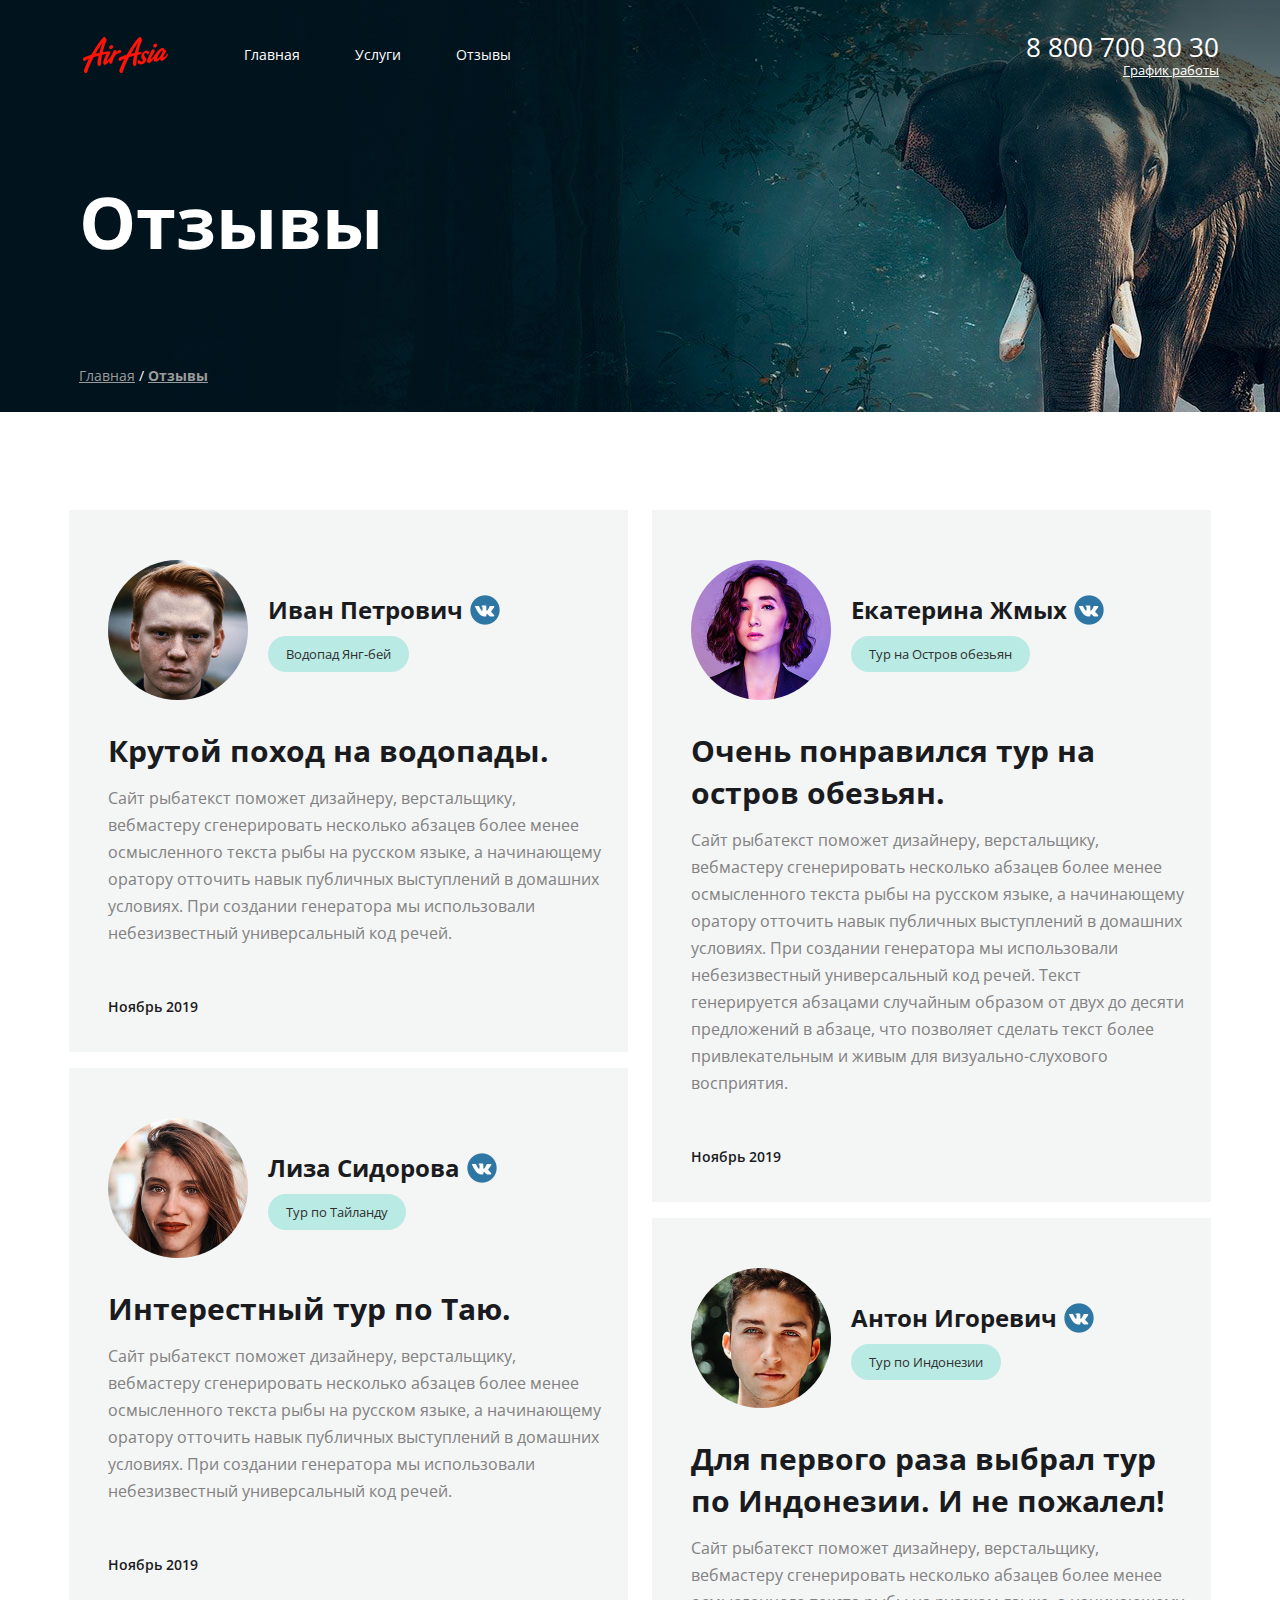
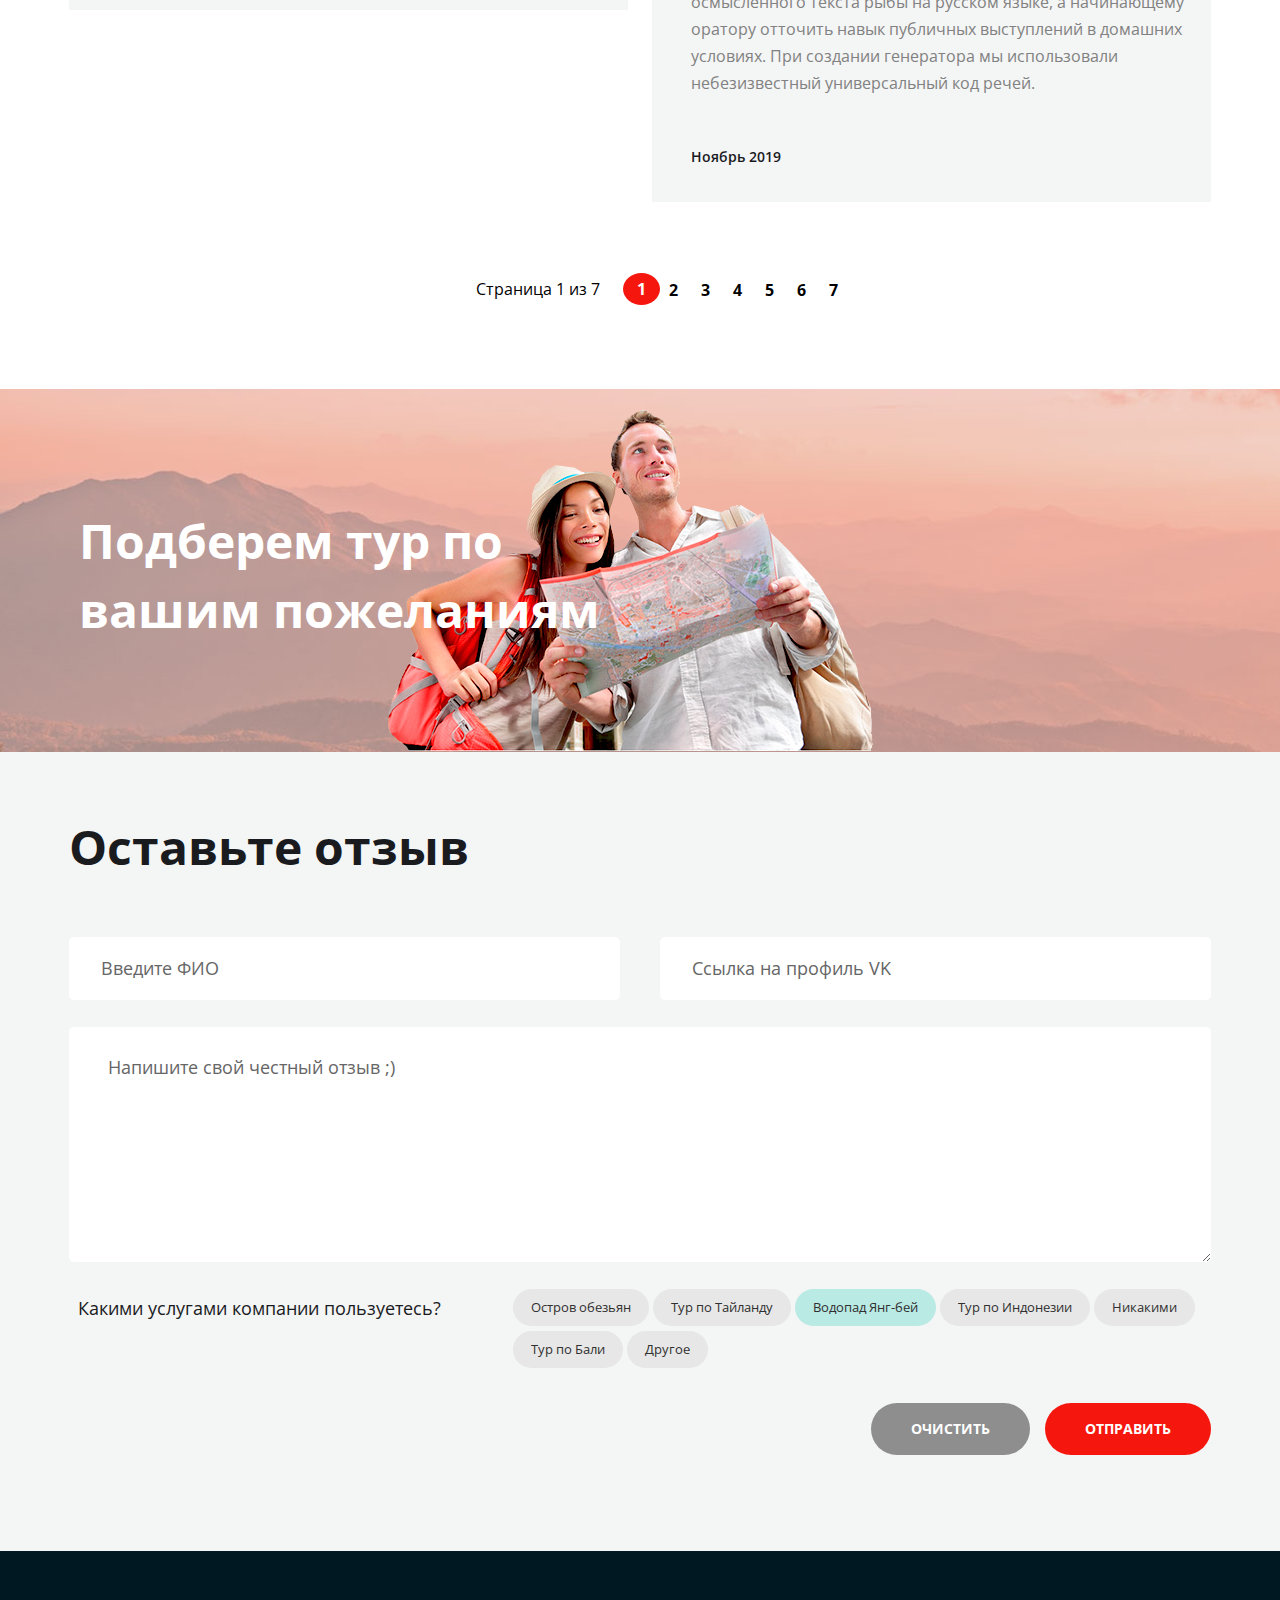
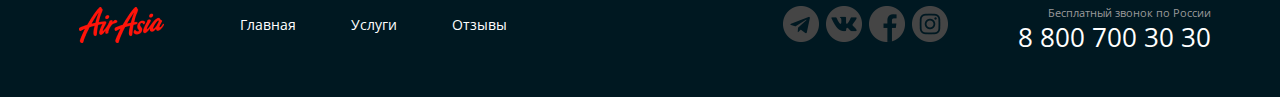
==== reviews.html @ 890bfba2 "задание 5 на проверку" ====
<!DOCTYPE html>
<html lang="ru">

<head>
    <meta charset="UTF-8">
    <meta http-equiv="X-UA-Compatible" content="IE=edge">
    <meta name="viewport" content="width=device-width, initial-scale=1.0">
    <title>Отзывы</title>
    <link rel="preconnect" href="https://fonts.googleapis.com">
    <link rel="preconnect" href="https://fonts.gstatic.com" crossorigin>
    <link href="https://fonts.googleapis.com/css2?family=Open+Sans:wght@300;400;500;600;700;800&display=swap" rel="stylesheet">
    <link rel="stylesheet" href="style/main.css">
</head>

<body>
    <div class="wrapper">
        <div class="wrapper__content">
            <section class="top-line">
                <div class="container top-line__container">
                    <header class="header">
                        <div class="header header__col">
                            <a href="main.html" class="logo">
                                <img src="img/logo.png" alt="Логотип" class="logo__img">
                            </a>
                            <nav class="menu">
                                <ul class="menu__list">
                                    <li class="menu__item">
                                        <a href="main.html" class="menu__link">Главная</a>
                                    </li>
                                    <li class="menu__item">
                                        <a href="services.html" class="menu__link">Услуги</a>
                                    </li>
                                    <li class="menu__item">
                                         <a href="reviews.html" class="menu__link">Отзывы</a>
                                    </li>
                                </ul>
                            </nav>
                        </div>
                        <div class=" header header__col--right">
                            <address class="contacts">
                                <a href="tel:+78007003030" class="contacts__phone">8 800 700 30 30</a>
                                <div class="dropdown">
                                    <a href="#" class="dropdown__link">График работы</a>
                                    <div class="dropdown__menu">
                                        <ul class="dropdown__list">
                                            <li class="dropdown__item dropdown__item--bold">
                                                <div class="dropdown__time">пн-вс: 09:00 - 20:00</div>
                                            </li>
                                            <li class="dropdown__item">
                                                <div class="dropdown__time">Обед: 14:00-14:30</div>
                                            </li>
                                        </ul>
                                    </div>
                                </div>
                            </address>
                        </div>
                    </header>
                    <h1 class="page-title">Отзывы</h1>
                    <nav class="breadcrumbs">
                        <ul class="breadcrumbs__list">
                            <li class="breadcrumbs__item">
                                <a href="main.html" class="breadcrumbs__link">Главная</a>
                            </li>
                            <li class="breadcrumbs__item breadcrumbs__item--active">
                                <a href="reviews.html" class="breadcrumbs__link">Отзывы</a>
                            </li>
                        </ul>
                    </nav>
                </div>
            </section>
            <main class="page-content">
                <div class="container">
                    <div class="reviews">
                        <ul class="reviews__list">
                            <li class="reviews__item review">
                                <div class="review__header">
                                    <div class="avatar">
                                        <img src="img/users/1.jpg" alt="user" class="user__img--elem">
                                    </div>
                                    <div class="review__userdata">
                                        <a href="#" class="review__user">Иван Петрович</a>
                                        <ul class="review__tags">
                                            <li class="review__tag-item tag tag--bg--green">
                                                Водопад Янг-бей
                                            </li>
                                        </ul>
                                    </div>
                                </div>
                                <div class="review__content">
                                    <h3 class="review__title">Крутой поход на водопады.</h3>
                                    <div class="review__content-text">
                                        Сайт рыбатекст поможет дизайнеру, верстальщику, вебмастеру сгенерировать несколько абзацев более менее осмысленного текста рыбы на русском языке, а начинающему оратору отточить навык публичных выступлений в домашних условиях. При создании генератора мы использовали небезизвестный универсальный код речей. 
                                    </div>
                                    <time class="review__date">Ноябрь 2019</time>
                                </div> 
                            </li>
                            <li class="reviews__item review">
                                <div class="review__header">
                                    <div class="avatar">
                                        <img src="img/users/3.jpg" alt="user" class="user__img--elem">
                                    </div>
                                    <div class="review__userdata">
                                        <a href="#" class="review__user">Лиза Сидорова</a>
                                        <ul class="review__tags">
                                            <li class="review__tag-item tag tag--bg--green">
                                                Тур по Тайланду
                                            </li>
                                        </ul>
                                    </div>
                                </div>
                                <div class="review__content">
                                    <h3 class="review__title">Интерестный тур по Таю.</h3>
                                    <div class="review__content-text">
                                        Сайт рыбатекст поможет дизайнеру, верстальщику, вебмастеру сгенерировать несколько абзацев более менее осмысленного текста рыбы на русском языке, а начинающему оратору отточить навык публичных выступлений в домашних условиях. При создании генератора мы использовали небезизвестный универсальный код речей.  
                                    </div>
                                    <time class="review__date">Ноябрь 2019</time>
                                </div> 
                            </li>
                            <li class="reviews__item review">
                                <div class="review__header">
                                    <div class="avatar">
                                        <img src="img/users/2.jpg" alt="user" class="user__img--elem">
                                    </div>
                                    <div class="review__userdata">
                                        <a href="#" class="review__user">Екатерина Жмых</a>
                                        <ul class="review__tags">
                                            <li class="review__tag-item tag tag--bg--green">
                                                Тур на Остров обезьян
                                            </li>
                                        </ul>
                                    </div>
                                </div>
                                <div class="review__content">
                                    <h3 class="review__title">Очень понравился тур на остров обезьян.</h3>
                                    <div class="review__content-text">
                                        Сайт рыбатекст поможет дизайнеру, верстальщику, вебмастеру сгенерировать несколько абзацев более менее осмысленного текста рыбы на русском языке, а начинающему оратору отточить навык публичных выступлений в домашних условиях. При создании генератора мы использовали небезизвестный универсальный код речей. Текст генерируется абзацами случайным образом от двух до десяти предложений в абзаце, что позволяет сделать текст более привлекательным и живым для визуально-слухового восприятия. 
                                    </div>
                                    <time class="review__date">Ноябрь 2019</time>
                                </div> 
                            </li>
                            <li class="reviews__item review">
                                <div class="review__header">
                                    <div class="avatar">
                                        <img src="img/users/4.jpg" alt="user" class="user__img--elem">
                                    </div>
                                    <div class="review__userdata">
                                        <a href="#" class="review__user">Антон Игоревич</a>
                                        <ul class="review__tags">
                                            <li class="review__tag-item tag tag--bg--green">
                                                Тур по Индонезии
                                            </li>
                                        </ul>
                                    </div>
                                </div>
                                <div class="review__content">
                                    <h3 class="review__title">Для первого раза выбрал тур по Индонезии. И не пожалел!</h3>
                                    <div class="review__content-text">
                                        Сайт рыбатекст поможет дизайнеру, верстальщику, вебмастеру сгенерировать несколько абзацев более менее осмысленного текста рыбы на русском языке, а начинающему оратору отточить навык публичных выступлений в домашних условиях. При создании генератора мы использовали небезизвестный универсальный код речей. 
                                    </div>
                                    <time class="review__date">Ноябрь 2019</time>
                                </div> 
                            </li>
                        </ul>
                    </div>
                    <div class="paginator--dark">
                        <div class="paginator__text paginator__text--dark">Страница 1 из 7</div>
                        <ul class="paginator__list">
                            <li class="paginator__item">
                                <span class="paginator__number--dark--active">1</span>
                            </li>
                            <li class="paginator__item">
                                <span class="paginator__number paginator__number--dark">2</span>
                            </li>
                            <li class="paginator__item">
                                <span class="paginator__number paginator__number--dark">3</span>
                            </li>
                            <li class="paginator__item">
                                <span class="paginator__number paginator__number--dark">4</span>
                            </li>
                            <li class="paginator__item">
                                <span class="paginator__number paginator__number--dark">5</span>
                            </li>
                            <li class="paginator__item">
                                <span class="paginator__number paginator__number--dark">6</span>
                            </li>
                            <li class="paginator__item">
                                <span class="paginator__number paginator__number--dark">7</span>
                            </li>
                        </ul>
                    </div>
                </div>
            </main>
            <section class="banner">
                <div class="container">
                    <div class="banner__content">
                        <h2 class="title title--banner">Подберем тур по вашим пожеланиям</h2>
                    </div>
            </section>
            <section class="forms">
                <div class="container">
                    <h2 class="title title--forms">Оставьте отзыв</h2>
                    <form class="form">
                        <div class="form__row">
                            <input type="text" name="" id="" class="form__input" placeholder="Введите ФИО">
                            <input type="text" name="" id="" class="form__input" placeholder="Ссылка на профиль VK">
                        </div>
                        <div class="form__row">
                            <textarea name="" id="" class="form__input form__input--textarea" placeholder="Напишите свой честный отзыв ;)"></textarea>
                        </div>
                        <div class="form__controls">
                            <div class="form__controls-title">Какими услугами компании пользуетесь?</div>
                            <ul class="controls">
                                <li class="controls__item">
                                    <label class="controls__elem">
                                        <input type="checkbox" class="controls__checkbox">
                                        <div class="tag controls__tag">Остров обезьян</div>
                                    </label>
                                </li>
                                <li class="controls__item">
                                    <label class="controls__elem">
                                        <input type="checkbox" class="controls__checkbox">
                                        <div class="tag controls__tag">Тур по Тайланду</div>
                                    </label>
                                </li>
                                <li class="controls__item">
                                    <label class="controls__elem">
                                        <input type="checkbox" class="controls__checkbox" checked>
                                        <div class="tag controls__tag">Водопад Янг-бей</div>
                                    </label>
                                </li>
                                <li class="controls__item">
                                    <label class="controls__elem">
                                        <input type="checkbox" class="controls__checkbox">
                                        <div class="tag controls__tag">Тур по Индонезии</div>
                                    </label>
                                </li>
                                <li class="controls__item">
                                    <label class="controls__elem">
                                        <input type="checkbox" class="controls__checkbox">
                                        <div class="tag controls__tag">Никакими</div>
                                    </label>
                                </li>
                                <li class="controls__item">
                                    <label class="controls__elem">
                                        <input type="checkbox" class="controls__checkbox">
                                        <div class="tag controls__tag">Тур по Бали</div>
                                    </label>
                                </li>
                                <li class="controls__item">
                                    <label for="" class="controls__elem">
                                        <input type="checkbox" name="" id="" class="controls__checkbox">
                                        <div class="tag controls__tag">Другое</div>
                                    </label>
                                </li>    
                            </ul>
                        </div>
                        <div class="forms__button">
                            <button type="reset" class="button button--grey">Очистить</button>
                            <button type="submit" class="button">Отправить</button>
                        </div>
                    </form>
            </section>
        </div>
        <footer class="footer">
            <div class="container  container--footer">
                <div class="footer footer__col">
                    <a href="main.html" class="logo">
                        <img src="img/logo.png" alt="Логотип" class="logo__img">
                    </a>
                    <nav class="menu">
                        <ul class="menu__list">
                            <li class="menu__item">
                                <a href="main.html" class="menu__link">Главная</a>
                            </li>
                            <li class="menu__item">
                                <a href="services.html" class="menu__link">Услуги</a>
                            </li>
                            <li class="menu__item">
                                <a href="reviews.html" class="menu__link">Отзывы</a>
                            </li>
                        </ul>
                    </nav>
                </div>
                <div class=" footer footer__col--right">
                    <ul class="social__list">
                        <li class="social__item social__item--telegram ">
                            <a href="#" class="social__link"></a>
                        </li>
                        <li class="social__item social__item--vk">
                            <a href="#" class="social__link"></a>
                        </li>
                        <li class="social__item social__item--fb">
                            <a href="#" class="social__link"></a>
                        </li>
                        <li class="social__item social__item--insta">
                            <a href="#" class="social__link"></a>
                        </li>
                        </ul>
                    <address class="contacts--footer">
                        <div class="contacts__info--footer">Бесплатный звонок по России</div>
                        <a href="tel:+78007003030" class="contacts__phone--footer">8 800 700 30 30</a>
                    </address>
                </div>
            </div>
        </footer>
    </div>
</body>

</html>
---- style/main.css ----
@import url(../style/normalize.css);
@import url(../style/blocks/base.css);
@import url(../style/blocks/header.css);
@import url(../style/blocks/hero.css);
@import url(../style/blocks/offers.css);
@import url(../style/blocks/news.css);
@import url(../style/blocks/paginator.css);
@import url(../style/blocks/about.css);
@import url(../style/blocks/footer.css);
@import url(../style/blocks/breadcrumbs.css);
@import url(../style/blocks/partners.css);
@import url(../style/blocks/services.css);
@import url(../style/blocks/hello.css);
@import url(../style/blocks/banner.css);
@import url(../style/blocks/forms.css);
@import url(../style/blocks/reviews.css);
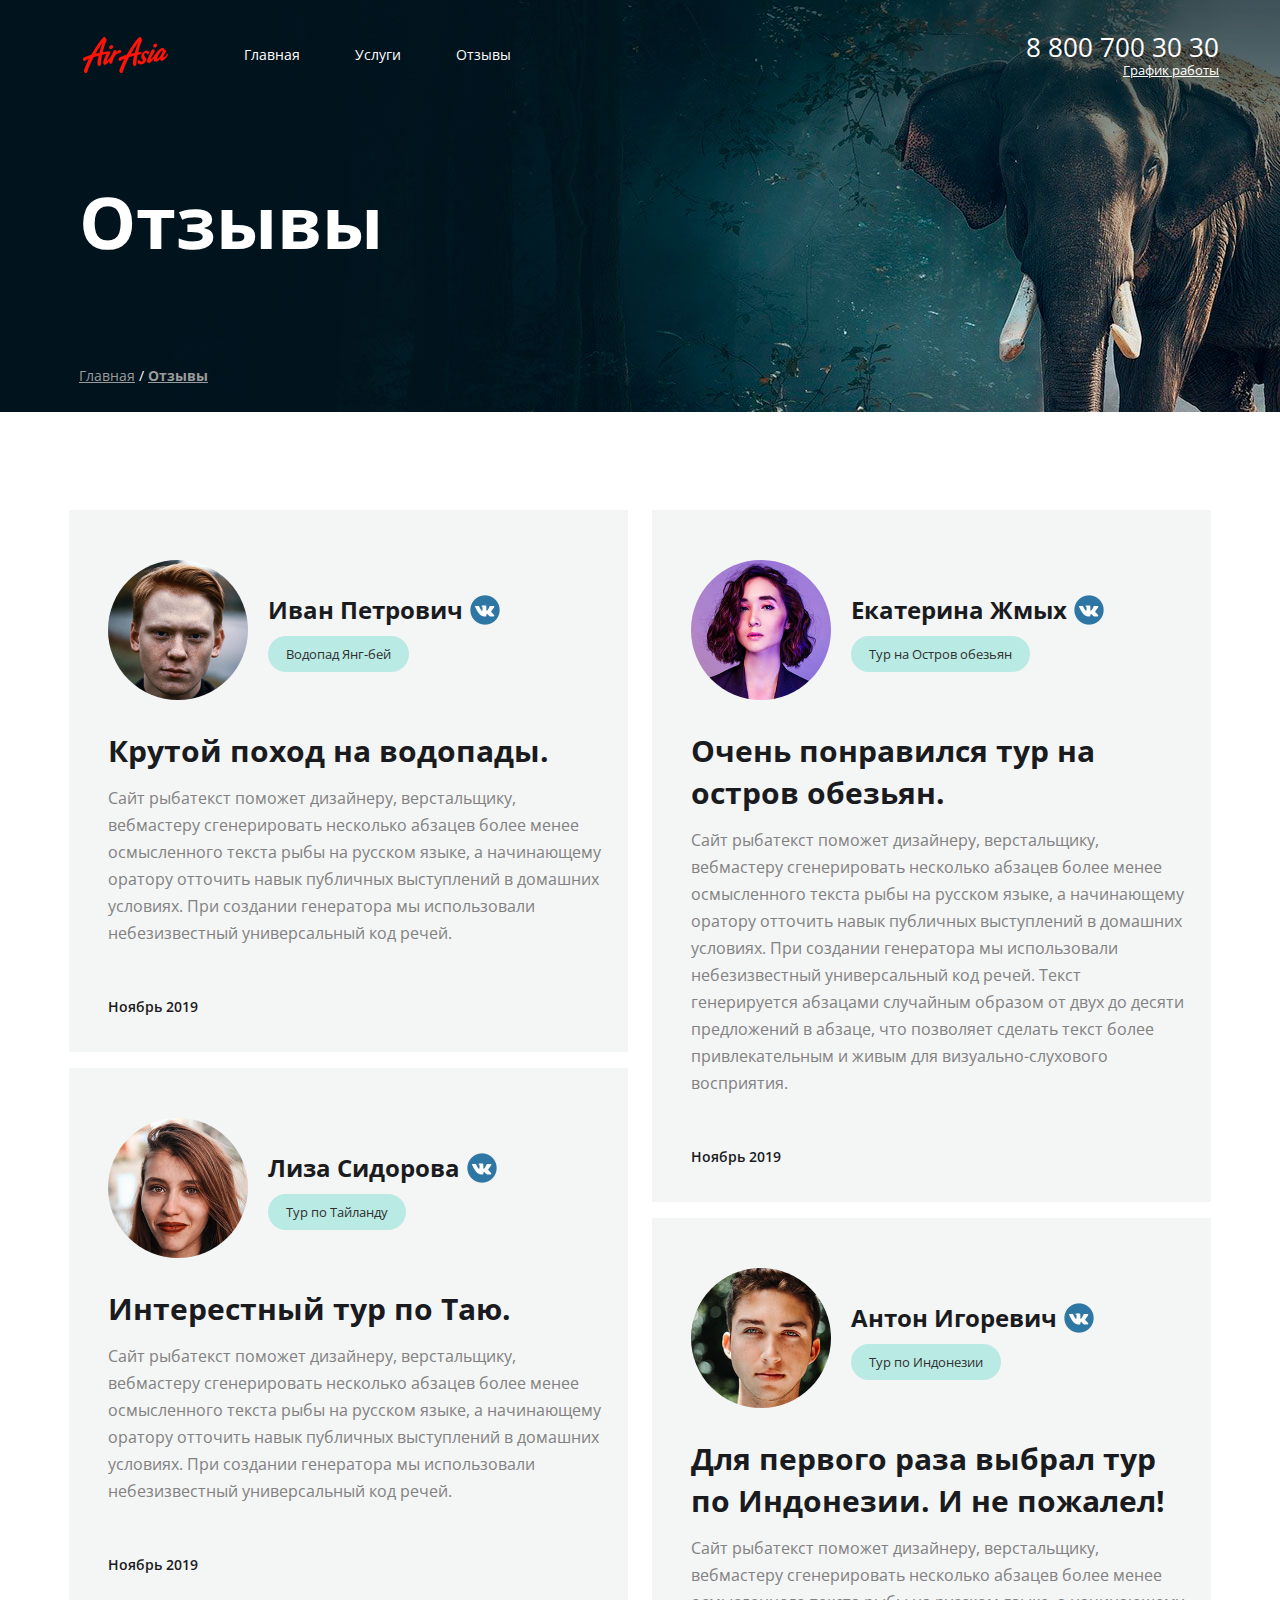
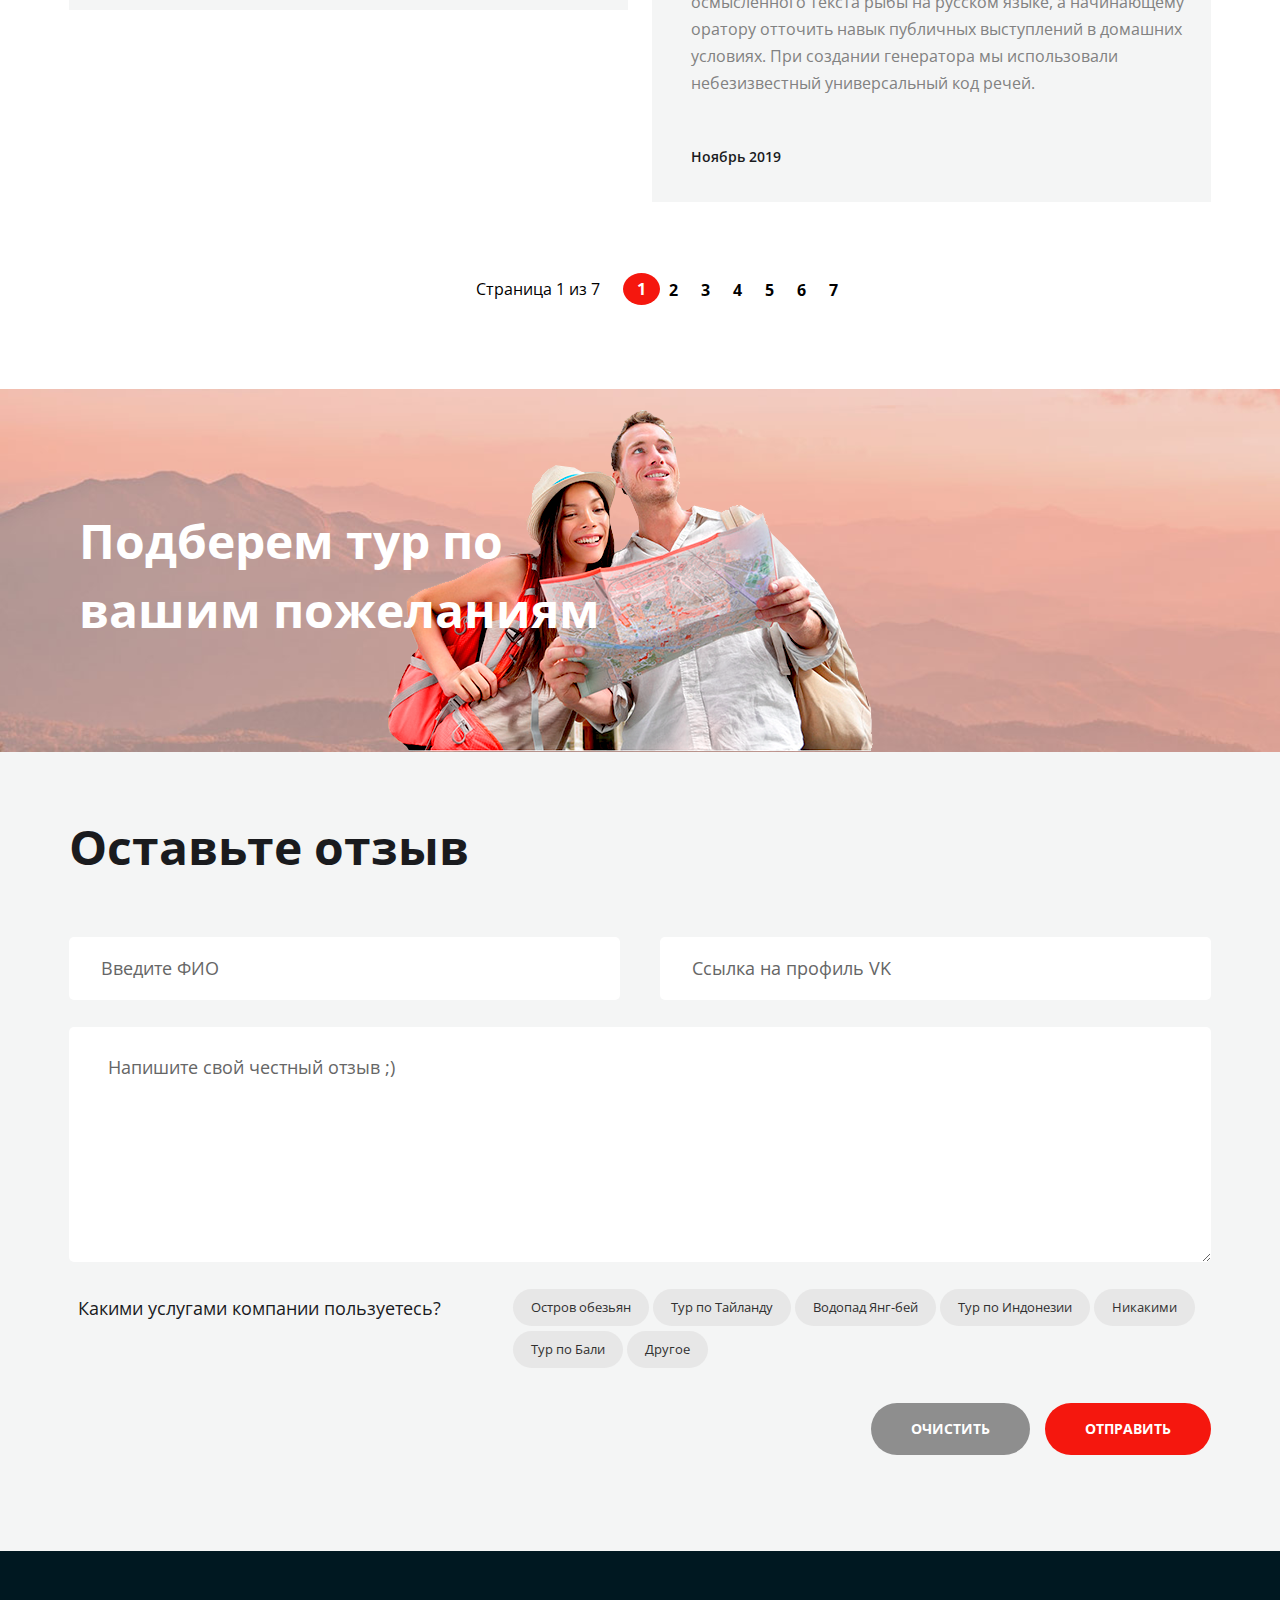
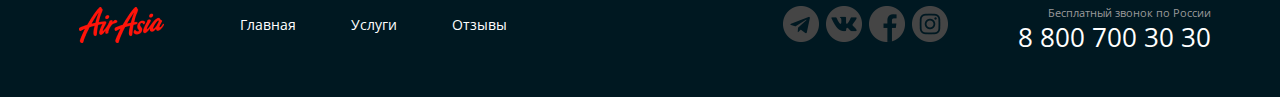
==== commit 33e40321: "Задание 5 исправленное" ====
--- a/reviews.html
+++ b/reviews.html
@@ -224,7 +224,7 @@
                                 </li>
                                 <li class="controls__item">
                                     <label class="controls__elem">
-                                        <input type="checkbox" class="controls__checkbox" checked>
+                                        <input type="checkbox" class="controls__checkbox">
                                         <div class="tag controls__tag">Водопад Янг-бей</div>
                                     </label>
                                 </li>
@@ -247,8 +247,8 @@
                                     </label>
                                 </li>
                                 <li class="controls__item">
-                                    <label for="" class="controls__elem">
-                                        <input type="checkbox" name="" id="" class="controls__checkbox">
+                                    <label class="controls__elem">
+                                        <input type="checkbox" class="controls__checkbox">
                                         <div class="tag controls__tag">Другое</div>
                                     </label>
                                 </li>    
